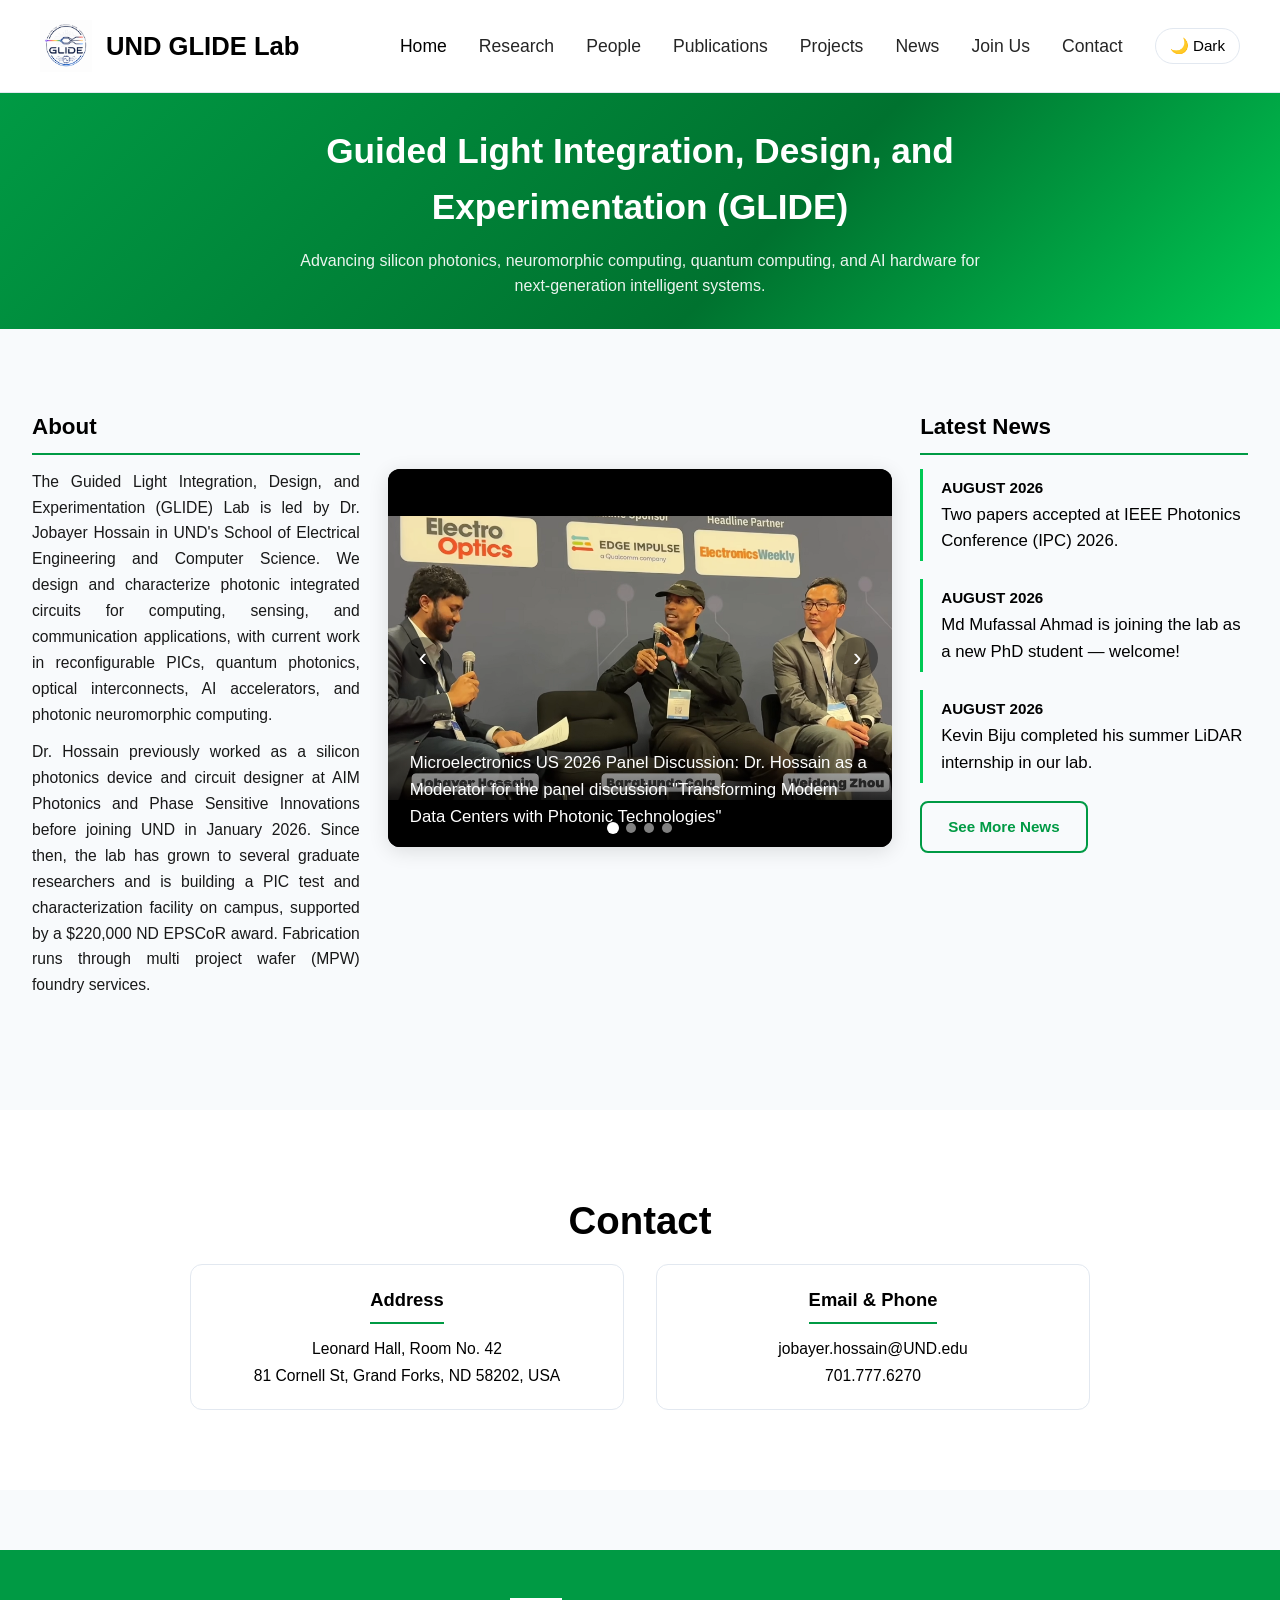
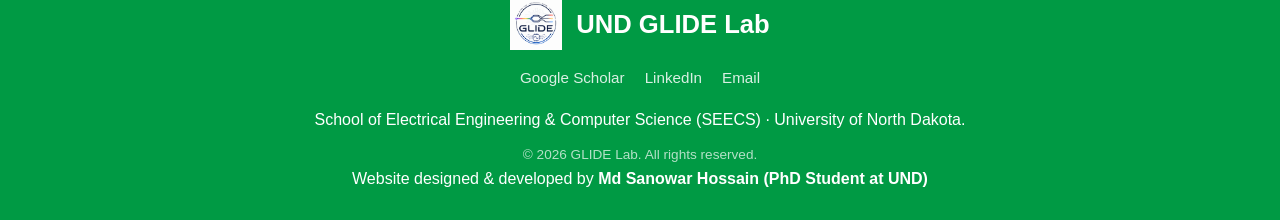
==== index.html @ d93db4bb "Update index.html" ====
<!DOCTYPE html>
<html lang="en">
<head>
<meta charset="UTF-8">
<meta name="viewport" content="width=device-width, initial-scale=1.0">
<title>Home | UND GLIDE Lab</title>
<meta name="description" content="UND GLIDE Lab — silicon photonics, neuromorphic and quantum computing, and AI hardware research.">
<link rel="stylesheet" href="css/style.css">

<!-- Home-page-specific styles (layout + slider). Global styles are in css/style.css. -->
<style>
  .home-grid{
    display:grid;
    grid-template-columns: 1.3fr 2fr 1.3fr;
    gap:28px;
    align-items:start;
  }
  .home-block{ margin-bottom:32px; }
  .block-title{
    font-size:1.4rem;
    margin:0 0 14px;
    padding-bottom:8px;
    border-bottom:2px solid var(--primary, #2e7d32);
  }

  .about-text{
    font-size: 0.98rem;
    line-height: 1.65;
    margin-bottom: 12px;
    color: inherit;
    opacity: 0.9;
    text-align: justify;
  }
  .about-text:last-child{ margin-bottom: 0; }

  /* Slider */
  .slider{
    position:relative;
    width:100%;
    aspect-ratio: 4/3;
    border-radius:12px;
    overflow:hidden;
    box-shadow:0 4px 20px rgba(0,0,0,0.12);
    background:#111;
    margin-top: 60px;
  }
  .slides{ position:relative; width:100%; height:100%; }
  .slide{
    position:absolute; inset:0;
    opacity:0;
    transition:opacity .6s ease;
    background:#000;
  }
  .slide.active{ opacity:1; }
  .slide img{
    width:100%; height:100%;
    object-fit:contain;
    display:block;
  }
  .slide-caption{
    position:absolute; left:0; right:0; bottom:0;
    padding:16px 22px;
    background:linear-gradient(transparent, rgba(0,0,0,0.75));
    color:#fff;
    font-size:1.05rem;
    font-weight:500;
  }
  .slider-btn{
    position:absolute; top:50%;
    transform:translateY(-50%);
    background:rgba(0,0,0,0.4);
    color:#fff;
    border:none;
    width:42px; height:42px;
    border-radius:50%;
    font-size:1.6rem;
    cursor:pointer;
    display:flex; align-items:center; justify-content:center;
    transition:background .2s;
  }
  .slider-btn:hover{ background:rgba(0,0,0,0.7); }
  .slider-btn.prev{ left:14px; }
  .slider-btn.next{ right:14px; }
  .slider-dots{
    position:absolute; bottom:14px; left:50%;
    transform:translateX(-50%);
    display:flex; gap:8px;
    z-index:2;
  }
  .dot{
    width:10px; height:10px;
    border-radius:50%;
    background:rgba(255,255,255,0.5);
    cursor:pointer;
    transition:background .2s, transform .2s;
  }
  .dot.active{ background:#fff; transform:scale(1.2); }

  .see-more-wrap .btn-outline{
    color: var(--primary, #2e7d32);
    border: 2px solid var(--primary, #2e7d32);
  }
  .see-more-wrap .btn-outline:hover{
    background: var(--primary, #2e7d32);
    color: #fff;
  }

  @media (max-width: 1024px){
    .home-grid{ grid-template-columns: 1fr 1.8fr; }
    .home-news{ grid-column: 1 / -1; }
  }
  @media (max-width: 700px){
    .home-grid{ grid-template-columns: 1fr; }
    .slider{ margin-top: 20px; }
  }
</style>
</head>
<body>
<header class="navbar">
  <div class="nav-inner">
    <a href="index.html" class="brand">
      <span class="brand-mark"></span>UND GLIDE Lab
    </a>
    <nav class="nav-links">
      <a href="index.html" data-page="index">Home</a>
      <a href="research.html" data-page="research">Research</a>
      <a href="people.html" data-page="people">People</a>
      <a href="publications.html" data-page="publications">Publications</a>
      <a href="projects.html" data-page="projects">Projects</a>
      <a href="news.html" data-page="news">News</a>
      <a href="join.html" data-page="join">Join Us</a>
      <a href="contact.html" data-page="contact">Contact</a>
      <button class="theme-toggle">🌙 Dark</button>
    </nav>
    <button class="nav-toggle">☰</button>
  </div>
</header>

<section class="hero">
  <div class="container">
    <h1>Guided Light Integration, Design, and Experimentation (GLIDE)</h1>
    <p>Advancing silicon photonics, neuromorphic computing, quantum computing, and AI hardware for next-generation intelligent systems.</p>
  </div>
</section>

<section class="section home-section">
  <div class="container home-grid">

    <!-- LEFT: About -->
    <aside class="home-left">
      <div class="home-block">
        <h2 class="block-title">About</h2>
        <p class="about-text">
          The Guided Light Integration, Design, and Experimentation (GLIDE) Lab is led by Dr. Jobayer Hossain in UND's School of Electrical Engineering and Computer Science. We design and characterize photonic integrated circuits for computing, sensing, and communication applications, with current work in reconfigurable PICs, quantum photonics, optical interconnects, AI accelerators, and photonic neuromorphic computing.
        </p>
        <p class="about-text">
          Dr. Hossain previously worked as a silicon photonics device and circuit designer at AIM Photonics and Phase Sensitive Innovations before joining UND in January 2026. Since then, the lab has grown to several graduate researchers and is building a PIC test and characterization facility on campus, supported by a $220,000 ND EPSCoR award. Fabrication runs through multi project wafer (MPW) foundry services.
        </p>
      </div>
    </aside>

    <!-- MIDDLE: Image slider -->
    <div class="home-middle">
      <div class="slider" id="homeSlider">
        <div class="slides">
          <div class="slide active">
            <img src="slide000.jpg" alt="">
            <div class="slide-caption">Microelectronics US 2026 Panel Discussion: Dr. Hossain as a Moderator for the panel discussion "Transforming Modern Data Centers with Photonic Technologies"</div>
          </div>
          <div class="slide">
            <img src="slide1.jpg" alt="">
            <div class="slide-caption">Kevin Biju completed his summer LiDAR internship.</div>
          </div>
          <div class="slide">
            <img src="slide2.jpg" alt="">
            <div class="slide-caption">Kevin Biju completed his summer LiDAR internship.</div>
          </div>
          <div class="slide">
            <img src="slide3.jpg" alt="">
            <div class="slide-caption">Coffee, conversation, and good company — GLIDE Lab members at Scooter's Coffee.</div>
          </div>
        </div>
        <button class="slider-btn prev" aria-label="Previous">‹</button>
        <button class="slider-btn next" aria-label="Next">›</button>
        <div class="slider-dots">
          <span class="dot active" data-index="0"></span>
          <span class="dot" data-index="1"></span>
          <span class="dot" data-index="2"></span>
          <span class="dot" data-index="3"></span>
        </div>
      </div>
    </div>

    <!-- RIGHT: Latest News -->
    <aside class="home-news">
      <div class="home-block">
        <h2 class="block-title">Latest News</h2>

        <div class="list-item">
          <span class="date">AUGUST 2026</span>
          <p>Two papers accepted at IEEE Photonics Conference (IPC) 2026.</p>
        </div>
        <div class="list-item">
          <span class="date">AUGUST 2026</span>
          <p>Md Mufassal Ahmad is joining the lab as a new PhD student — welcome!</p>
        </div>
        <div class="list-item">
          <span class="date">AUGUST 2026</span>
          <p>Kevin Biju completed his summer LiDAR internship in our lab.</p>
        </div>

        <div class="see-more-wrap">
          <a href="news.html" class="btn btn-outline">See More News</a>
        </div>
      </div>
    </aside>

  </div>
</section>

<section class="section section-alt">
  <div class="container">
    <h2 class="section-title">Contact</h2>
    <div class="contact-grid">
      <div class="contact-card">
        <h4>Address</h4>
        <p>
          Leonard Hall, Room No. 42<br>
          81 Cornell St, Grand Forks, ND 58202, USA
        </p>
      </div>
      <div class="contact-card">
        <h4>Email &amp; Phone</h4>
        <p>
          <a href="mailto:jobayer.hossain@UND.edu">jobayer.hossain@UND.edu</a><br>
          <a href="tel:7017776270">701.777.6270</a>
        </p>
      </div>
    </div>
  </div>
</section>

<footer>
  <div class="brand" style="justify-content:center;color:#fff;">
    <span class="brand-mark"></span>UND GLIDE Lab
  </div>
  <div class="footer-links">
    <a href="https://scholar.google.com/citations?user=1atj2dQAAAAJ&hl=en" target="_blank">Google Scholar</a>
    <a href="https://www.linkedin.com/in/mdjobayer/" target="_blank">LinkedIn</a>
    <a href="mailto:jobayer.hossain@UND.edu">Email</a>
  </div>
  <p>School of Electrical Engineering &amp; Computer Science (SEECS) · University of North Dakota.</p>
  <p class="copyright">© 2026 GLIDE Lab. All rights reserved.</p>
  <p class="developer">Website designed &amp; developed by <strong>Md Sanowar Hossain (PhD Student at UND)</strong></p>
</footer>

<script src="js/script.js"></script>
<script>
document.querySelector('[data-page="index"]').classList.add('active');

// Home slider
(function(){
  const slides = document.querySelectorAll('#homeSlider .slide');
  const dots   = document.querySelectorAll('#homeSlider .dot');
  if(!slides.length) return;
  let current = 0;
  let timer;

  function show(i){
    current = (i + slides.length) % slides.length;
    slides.forEach(s => s.classList.remove('active'));
    dots.forEach(d => d.classList.remove('active'));
    slides[current].classList.add('active');
    if(dots[current]) dots[current].classList.add('active');
  }
  function next(){ show(current + 1); }
  function prev(){ show(current - 1); }
  function restart(){ clearInterval(timer); timer = setInterval(next, 5000); }

  document.querySelector('#homeSlider .next').addEventListener('click', () => { next(); restart(); });
  document.querySelector('#homeSlider .prev').addEventListener('click', () => { prev(); restart(); });
  dots.forEach((d, i) => d.addEventListener('click', () => { show(i); restart(); }));

  restart();
})();
</script>
</body>
</html>
---- css/style.css ----
:root {
  --primary: #009A44;
  --accent: #00C853;
  --bg: #F8FAFC;
  --text: #000000;
  --card-bg: #FFFFFF;
  --border: #E2E8F0;
}

[data-theme="dark"] {
  --primary: #00C853;
  --accent: #009A44;
  --bg: #0F172A;
  --text: #E2E8F0;
  --card-bg: #1E293B;
  --border: #334155;
}

* { margin: 0; padding: 0; box-sizing: border-box; }

body {
  font-family: 'Inter', 'Source Sans Pro', -apple-system, BlinkMacSystemFont, sans-serif;
  background: var(--bg);
  color: var(--text);
  line-height: 1.6;
  transition: background 0.3s, color 0.3s;
}

a { text-decoration: none; color: inherit; }
img { max-width: 100%; display: block; }
ul { list-style: none; }

.container {
  max-width: 1400px;
  margin: 0 auto;
  padding: 0 2rem;
}

/* ---------- NAVBAR ---------- */
.navbar {
  position: sticky;
  top: 0;
  z-index: 1000;
  background: var(--card-bg);
  border-bottom: 1px solid var(--border);
}

.nav-inner {
  max-width: 1400px;
  margin: 0 auto;
  padding: 20px 40px;
  min-height: 80px;
  display: flex;
  align-items: center;
  justify-content: space-between;
}

.brand {
  font-weight: 700;
  font-size: 1.6rem;
  color: var(--primary);
  display: flex;
  align-items: center;
  gap: 14px;
}

.brand-mark {
  width: 52px;
  height: 52px;
  background-image: url('../glide-logo2.png');
  background-size: contain;
  background-repeat: no-repeat;
  background-position: center;
}

.nav-links {
  display: flex;
  gap: 32px;
  align-items: center;
}

.nav-links a {
  font-size: 1.1rem;
  font-weight: 500;
  color: var(--text);
  opacity: 0.85;
  transition: opacity 0.2s;
}

.nav-links a:hover, .nav-links a.active { opacity: 1; color: var(--accent); }

.theme-toggle {
  background: none;
  border: 1px solid var(--border);
  border-radius: 20px;
  padding: 8px 14px;
  cursor: pointer;
  color: var(--text);
  font-size: 0.95rem;
}

.nav-toggle {
  display: none;
  background: none;
  border: none;
  font-size: 1.5rem;
  color: var(--text);
  cursor: pointer;
}

@media (max-width: 860px) {
  .nav-links {
    position: absolute;
    top: 80px;
    left: 0;
    right: 0;
    background: var(--card-bg);
    flex-direction: column;
    padding: 16px 24px;
    border-bottom: 1px solid var(--border);
    display: none;
  }
  .nav-links.open { display: flex; }
  .nav-toggle { display: block; }
}

/* ---------- HERO ---------- */
.hero {
  background: linear-gradient(135deg, var(--primary), #00722F 60%, var(--accent));
  color: #fff;
  padding: 30px 24px;
  text-align: center;
}
.hero h1 {
  font-size: 2.2rem;
  font-weight: 800;
  margin-bottom: 12px;
  max-width: 900px;
  margin-left: auto;
  margin-right: auto;
}
.hero p {
  font-size: 1rem;
  max-width: 700px;
  margin: 0 auto;
  opacity: 0.92;
}

.btn-row { display: flex; gap: 16px; justify-content: center; flex-wrap: wrap; }

.btn {
  display: inline-block;
  padding: 12px 26px;
  border-radius: 8px;
  font-weight: 600;
  font-size: 0.95rem;
  transition: transform 0.2s, box-shadow 0.2s;
}

.btn-primary { background: #fff; color: var(--primary); }
.btn-outline { border: 1.5px solid rgba(255,255,255,0.7); color: #fff; }
.btn:hover { transform: translateY(-2px); box-shadow: 0 8px 20px rgba(0,0,0,0.15); }

/* ---------- SECTIONS ---------- */
.section { padding: 80px 0; }
.section-alt { background: var(--card-bg); }

.section-title {
  font-size: 2.4rem;
  font-weight: 800;
  color: var(--primary);
  margin-bottom: 12px;
  text-align: center;
}

.section-sub {
  text-align: center;
  max-width: 640px;
  margin: 0 auto 48px;
  font-size: 1.05rem;
  opacity: 0.8;
}

/* ---------- GRID / CARDS ---------- */
.grid {
  display: grid;
  gap: 24px;
  grid-template-columns: repeat(auto-fit, minmax(260px, 1fr));
}

.card {
  background: var(--card-bg);
  border: 1px solid var(--border);
  border-radius: 14px;
  padding: 28px;
  transition: transform 0.2s, box-shadow 0.2s;
}

.card:hover { transform: translateY(-4px); box-shadow: 0 12px 28px rgba(0,0,0,0.08); }

.card .icon {
  width: 46px;
  height: 46px;
  border-radius: 10px;
  background: linear-gradient(135deg, var(--primary), var(--accent));
  margin-bottom: 16px;
}

.card h3 { font-size: 1.3rem; margin-bottom: 8px; color: var(--primary); }
.card p { font-size: 1.02rem; opacity: 0.85; }

.tag {
  display: inline-block;
  background: rgba(0, 154, 68, 0.15);
  color: var(--accent);
  font-size: 0.8rem;
  font-weight: 600;
  padding: 4px 10px;
  border-radius: 20px;
  margin: 2px 4px 2px 0;
}

/* ---------- NEWS / LIST ---------- */
.list-item {
  border-left: 3px solid var(--accent);
  padding: 6px 0 6px 18px;
  margin-bottom: 18px;
  font-size: 1.05rem;
}

.list-item .date { font-size: 0.95rem; font-weight: 700; color: var(--accent); }

/* ---------- PEOPLE ---------- */
.person {
  background: var(--card-bg);
  border: 1px solid var(--border);
  border-radius: 14px;
  padding: 28px;
  text-align: center;
}

.avatar {
  width: 260px;
  height: 260px;
  border-radius: 50%;
  margin: 0 auto 20px;
  background: linear-gradient(135deg, var(--primary), var(--accent));
}

.person h3 { color: var(--primary); margin-bottom: 4px; font-size: 1.2rem; }
.person .role { font-size: 0.95rem; opacity: 0.7; margin-bottom: 12px; }

/* ---------- PUBLICATIONS ---------- */
.pub-item {
  background: var(--card-bg);
  border: 1px solid var(--border);
  border-radius: 12px;
  padding: 20px 24px;
  margin-bottom: 16px;
}

.pub-item h4 { color: var(--primary); margin-bottom: 6px; font-size: 1.1rem; }
.pub-item .venue { font-style: italic; opacity: 0.8; font-size: 0.95rem; }
.pub-links { margin-top: 10px; display: flex; gap: 14px; }
.pub-links a { color: var(--accent); font-weight: 600; font-size: 0.9rem; }

/* ---------- FORM ---------- */
.form-box {
  max-width: 560px;
  margin: 0 auto;
  background: var(--card-bg);
  border: 1px solid var(--border);
  border-radius: 14px;
  padding: 32px;
}

.form-box label { display: block; font-size: 0.9rem; font-weight: 600; margin-bottom: 6px; margin-top: 16px; }

.form-box input, .form-box textarea {
  width: 100%;
  padding: 10px 12px;
  border-radius: 8px;
  border: 1px solid var(--border);
  background: var(--bg);
  color: var(--text);
  font-family: inherit;
  font-size: 1rem;
}

.form-box button { margin-top: 22px; width: 100%; }

/* ---------- CONTACT (index page) ---------- */
.contact-grid {
  display: grid;
  grid-template-columns: 1fr 1fr;
  gap: 32px;
  max-width: 900px;
  margin: 0 auto;
}

.contact-card {
  background: var(--card-bg);
  border: 1px solid var(--border);
  border-radius: 12px;
  padding: 20px 24px;
  text-align: center;
}

.contact-card h4 {
  color: var(--primary);
  font-size: 1.15rem;
  margin: 0 0 12px;
  padding-bottom: 8px;
  border-bottom: 2px solid var(--primary);
  display: inline-block;
}

.contact-card p {
  margin: 0;
  line-height: 1.7;
  font-size: 0.98rem;
}

.contact-card a {
  color: var(--primary);
  text-decoration: none;
  font-weight: 500;
}

.contact-card a:hover { text-decoration: underline; }

@media (max-width: 700px) {
  .contact-grid { grid-template-columns: 1fr; }
}

/* ---------- FOOTER ---------- */
footer {
  background: var(--primary);
  color: #fff;
  padding: 48px 24px 28px;
  text-align: center;
  margin-top: 60px;
}

footer .footer-links {
  display: flex;
  justify-content: center;
  gap: 20px;
  margin: 16px 0;
  flex-wrap: wrap;
}

footer .footer-links a { opacity: 0.85; font-size: 0.95rem; }
footer .footer-links a:hover { opacity: 1; }
footer .copyright { font-size: 0.85rem; opacity: 0.7; margin-top: 12px; }

/* ---------- GALLERY ---------- */
.gallery-grid {
  display: grid;
  gap: 16px;
  grid-template-columns: repeat(auto-fit, minmax(220px, 1fr));
}

.gallery-item {
  aspect-ratio: 4/3;
  border-radius: 12px;
  background: linear-gradient(135deg, var(--primary), var(--accent));
  display: flex;
  align-items: center;
  justify-content: center;
  color: #fff;
  font-size: 0.9rem;
  font-weight: 600;
  opacity: 0.85;
}

/* ---------- LIGHT MODE — force all colored text to black ---------- */
html:not([data-theme="dark"]) .brand,
html:not([data-theme="dark"]) .section-title,
html:not([data-theme="dark"]) .card h3,
html:not([data-theme="dark"]) .person h3,
html:not([data-theme="dark"]) .pub-item h4,
html:not([data-theme="dark"]) .contact-card h4,
html:not([data-theme="dark"]) .contact-card a,
html:not([data-theme="dark"]) .btn-primary,
html:not([data-theme="dark"]) .nav-links a:hover,
html:not([data-theme="dark"]) .nav-links a.active,
html:not([data-theme="dark"]) .tag,
html:not([data-theme="dark"]) .list-item .date,
html:not([data-theme="dark"]) .pub-links a {
  color: #000000;
}
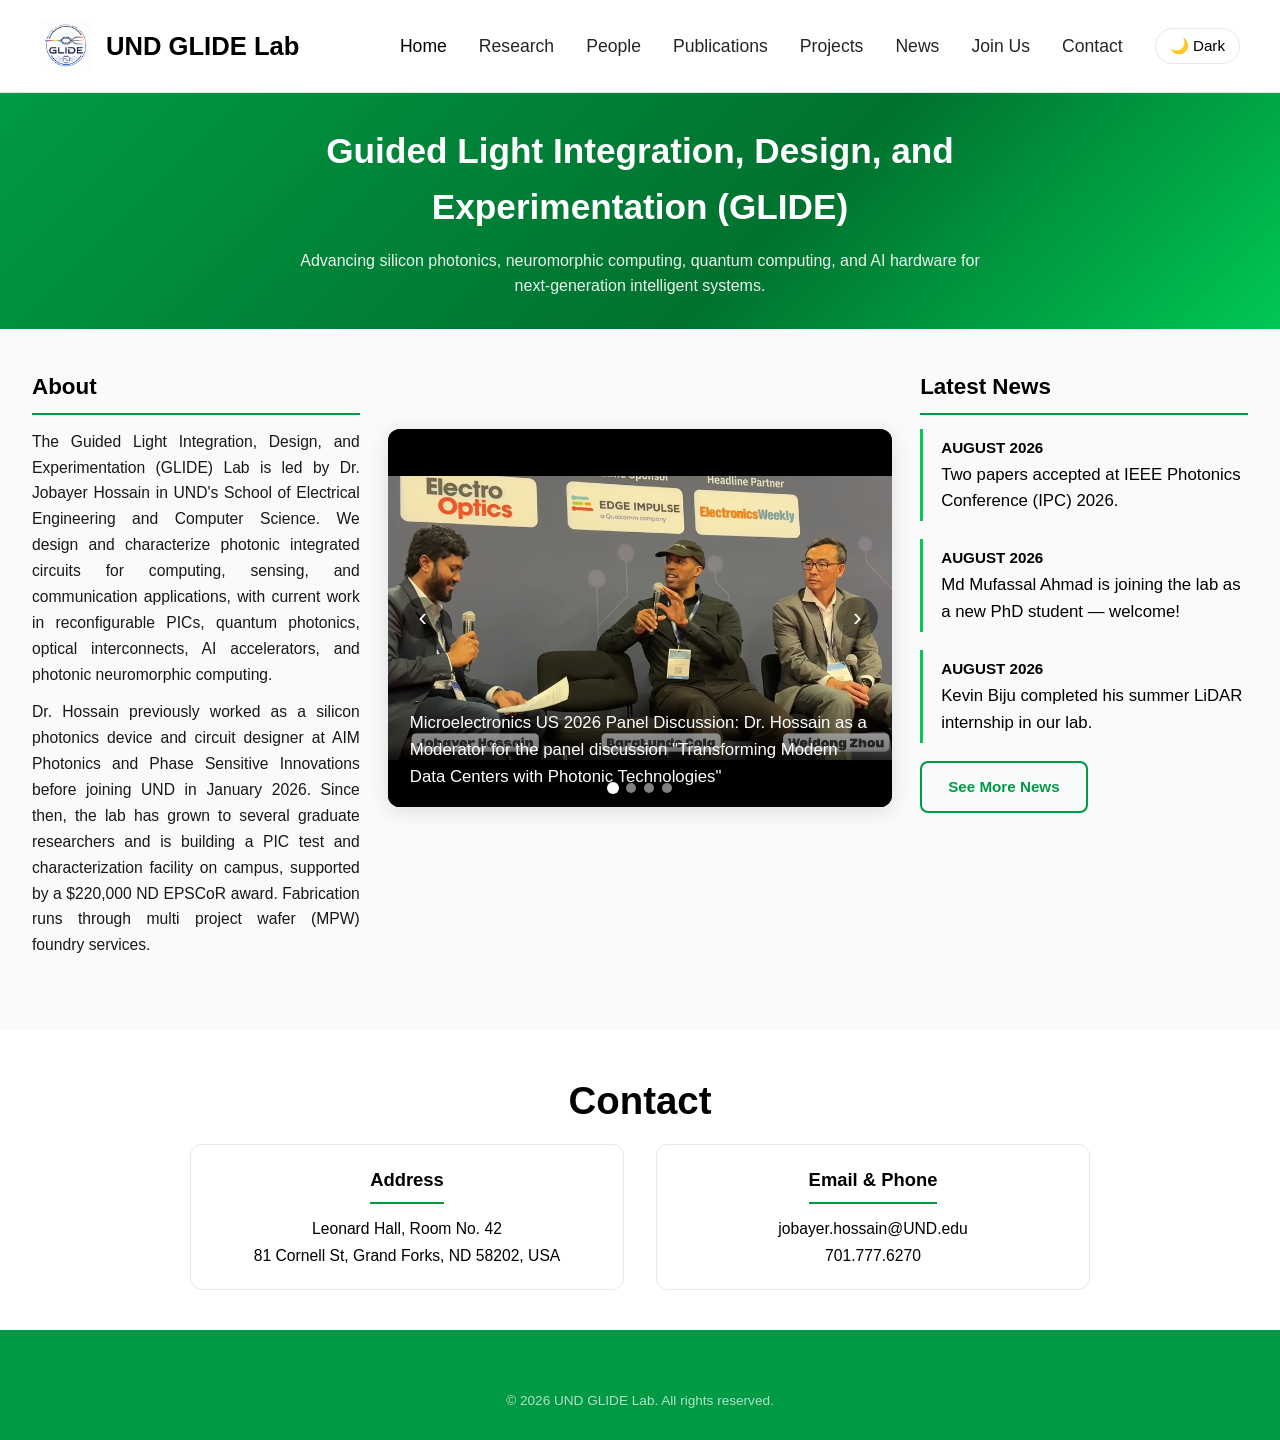
==== commit 68194f84: "Remove footer brand and links from index.html Removed brand section and footer links from index.html" ====
--- a/index.html
+++ b/index.html
@@ -241,17 +241,7 @@
 </section>
 
 <footer>
-  <div class="brand" style="justify-content:center;color:#fff;">
-    <span class="brand-mark"></span>UND GLIDE Lab
-  </div>
-  <div class="footer-links">
-    <a href="https://scholar.google.com/citations?user=1atj2dQAAAAJ&hl=en" target="_blank">Google Scholar</a>
-    <a href="https://www.linkedin.com/in/mdjobayer/" target="_blank">LinkedIn</a>
-    <a href="mailto:jobayer.hossain@UND.edu">Email</a>
-  </div>
-  <p>School of Electrical Engineering &amp; Computer Science (SEECS) · University of North Dakota.</p>
-  <p class="copyright">© 2026 GLIDE Lab. All rights reserved.</p>
-  <p class="developer">Website designed &amp; developed by <strong>Md Sanowar Hossain (PhD Student at UND)</strong></p>
+  <p class="copyright">© 2026 UND GLIDE Lab. All rights reserved.</p>
 </footer>
 
 <script src="js/script.js"></script>
--- a/css/style.css
+++ b/css/style.css
@@ -162,7 +162,7 @@
 .btn:hover { transform: translateY(-2px); box-shadow: 0 8px 20px rgba(0,0,0,0.15); }
 
 /* ---------- SECTIONS ---------- */
-.section { padding: 80px 0; }
+.section { padding: 40px 0; }
 .section-alt { background: var(--card-bg); }
 
 .section-title {
@@ -339,7 +339,7 @@
   color: #fff;
   padding: 48px 24px 28px;
   text-align: center;
-  margin-top: 60px;
+  margin-top: 0;
 }
 
 footer .footer-links {
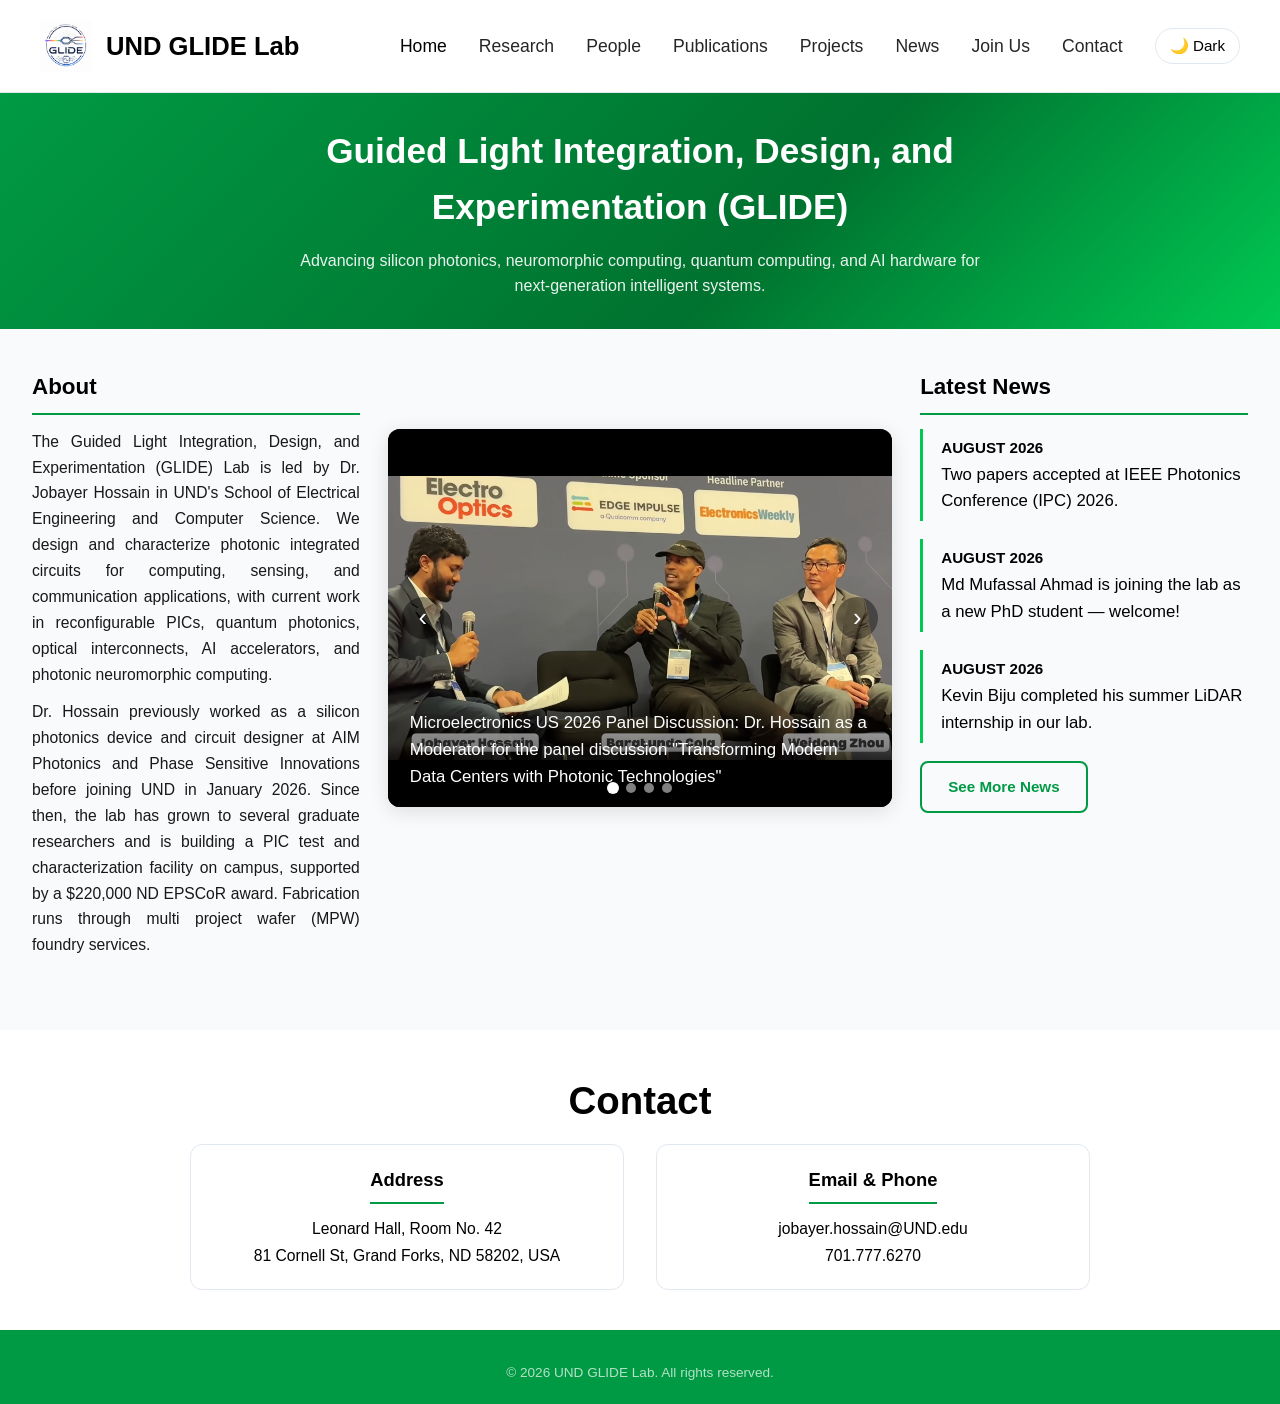
==== commit 42854908: "Remove footer section from index.html Removed footer copyright information from index.html." ====
--- a/index.html
+++ b/index.html
@@ -240,9 +240,6 @@
   </div>
 </section>
 
-<footer>
-  <p class="copyright">© 2026 UND GLIDE Lab. All rights reserved.</p>
-</footer>
 
 <script src="js/script.js"></script>
 <script>
--- a/css/style.css
+++ b/css/style.css
@@ -337,9 +337,16 @@
 footer {
   background: var(--primary);
   color: #fff;
-  padding: 48px 24px 28px;
+  padding: 20px 24px;
   text-align: center;
   margin-top: 0;
+}
+
+footer .copyright {
+  font-size: 0.9rem;
+  opacity: 0.95;
+  margin: 0;
+  color: #fff !important;
 }
 
 footer .footer-links {
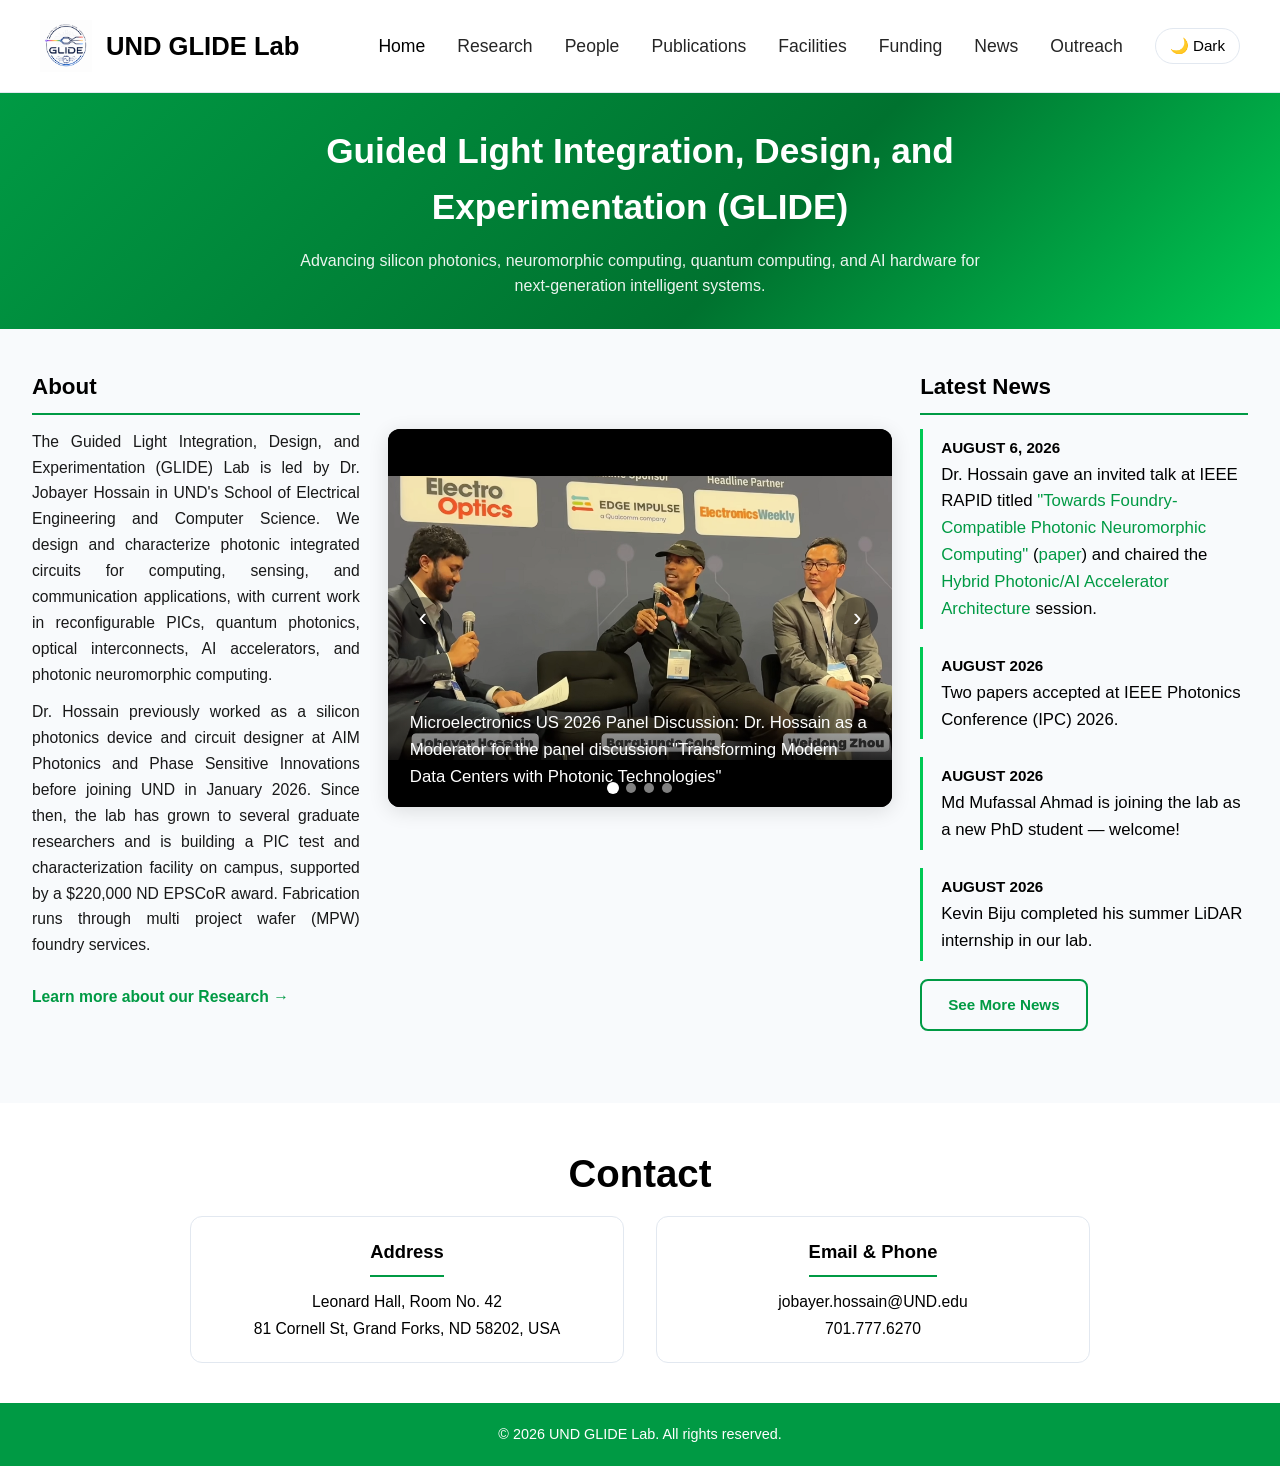
==== commit 10d3e372: "Add learn more link and style updates to index.html" ====
--- a/index.html
+++ b/index.html
@@ -32,6 +32,22 @@
     text-align: justify;
   }
   .about-text:last-child{ margin-bottom: 0; }
+
+  .learn-more{
+    display: inline-block;
+    margin-top: 14px;
+    color: var(--primary, #009A44);
+    font-weight: 600;
+    font-size: 0.98rem;
+    text-decoration: none;
+    transition: gap 0.2s;
+  }
+  .learn-more:hover{ text-decoration: underline; }
+  .learn-more::after{
+    content: " →";
+    transition: margin-left 0.2s;
+  }
+  .learn-more:hover::after{ margin-left: 4px; }
 
   /* Slider */
   .slider{
@@ -105,6 +121,12 @@
     color: #fff;
   }
 
+  .list-item p a{
+    color: var(--primary, #009A44);
+    font-weight: 500;
+  }
+  .list-item p a:hover{ text-decoration: underline; }
+
   @media (max-width: 1024px){
     .home-grid{ grid-template-columns: 1fr 1.8fr; }
     .home-news{ grid-column: 1 / -1; }
@@ -115,26 +137,7 @@
   }
 </style>
 </head>
-<body>
-<header class="navbar">
-  <div class="nav-inner">
-    <a href="index.html" class="brand">
-      <span class="brand-mark"></span>UND GLIDE Lab
-    </a>
-    <nav class="nav-links">
-      <a href="index.html" data-page="index">Home</a>
-      <a href="research.html" data-page="research">Research</a>
-      <a href="people.html" data-page="people">People</a>
-      <a href="publications.html" data-page="publications">Publications</a>
-      <a href="projects.html" data-page="projects">Projects</a>
-      <a href="news.html" data-page="news">News</a>
-      <a href="join.html" data-page="join">Join Us</a>
-      <a href="contact.html" data-page="contact">Contact</a>
-      <button class="theme-toggle">🌙 Dark</button>
-    </nav>
-    <button class="nav-toggle">☰</button>
-  </div>
-</header>
+<body data-page="index">
 
 <section class="hero">
   <div class="container">
@@ -156,6 +159,7 @@
         <p class="about-text">
           Dr. Hossain previously worked as a silicon photonics device and circuit designer at AIM Photonics and Phase Sensitive Innovations before joining UND in January 2026. Since then, the lab has grown to several graduate researchers and is building a PIC test and characterization facility on campus, supported by a $220,000 ND EPSCoR award. Fabrication runs through multi project wafer (MPW) foundry services.
         </p>
+        <a href="research.html" class="learn-more">Learn more about our Research</a>
       </div>
     </aside>
 
@@ -196,6 +200,10 @@
       <div class="home-block">
         <h2 class="block-title">Latest News</h2>
 
+        <div class="list-item">
+          <span class="date">AUGUST 6, 2026</span>
+          <p>Dr. Hossain gave an invited talk at IEEE RAPID titled <a href="https://rapid2026.exordo.com/programme/presentation/200" target="_blank">"Towards Foundry-Compatible Photonic Neuromorphic Computing"</a> (<a href="https://www.researchgate.net/publication/411172885_Towards_Foundry-Compatible_Photonic_Neuromorphic_Computing_Architecture_Advances_and_Implementation_Challenges" target="_blank">paper</a>) and chaired the <a href="https://rapid2026.exordo.com/programme/session/104" target="_blank">Hybrid Photonic/AI Accelerator Architecture</a> session.</p>
+        </div>
         <div class="list-item">
           <span class="date">AUGUST 2026</span>
           <p>Two papers accepted at IEEE Photonics Conference (IPC) 2026.</p>
@@ -243,8 +251,6 @@
 
 <script src="js/script.js"></script>
 <script>
-document.querySelector('[data-page="index"]').classList.add('active');
-
 // Home slider
 (function(){
   const slides = document.querySelectorAll('#homeSlider .slide');
--- a/css/style.css
+++ b/css/style.css
@@ -344,22 +344,10 @@
 
 footer .copyright {
   font-size: 0.9rem;
-  opacity: 0.95;
   margin: 0;
   color: #fff !important;
-}
-
-footer .footer-links {
-  display: flex;
-  justify-content: center;
-  gap: 20px;
-  margin: 16px 0;
-  flex-wrap: wrap;
-}
-
-footer .footer-links a { opacity: 0.85; font-size: 0.95rem; }
-footer .footer-links a:hover { opacity: 1; }
-footer .copyright { font-size: 0.85rem; opacity: 0.7; margin-top: 12px; }
+  opacity: 1;
+}
 
 /* ---------- GALLERY ---------- */
 .gallery-grid {
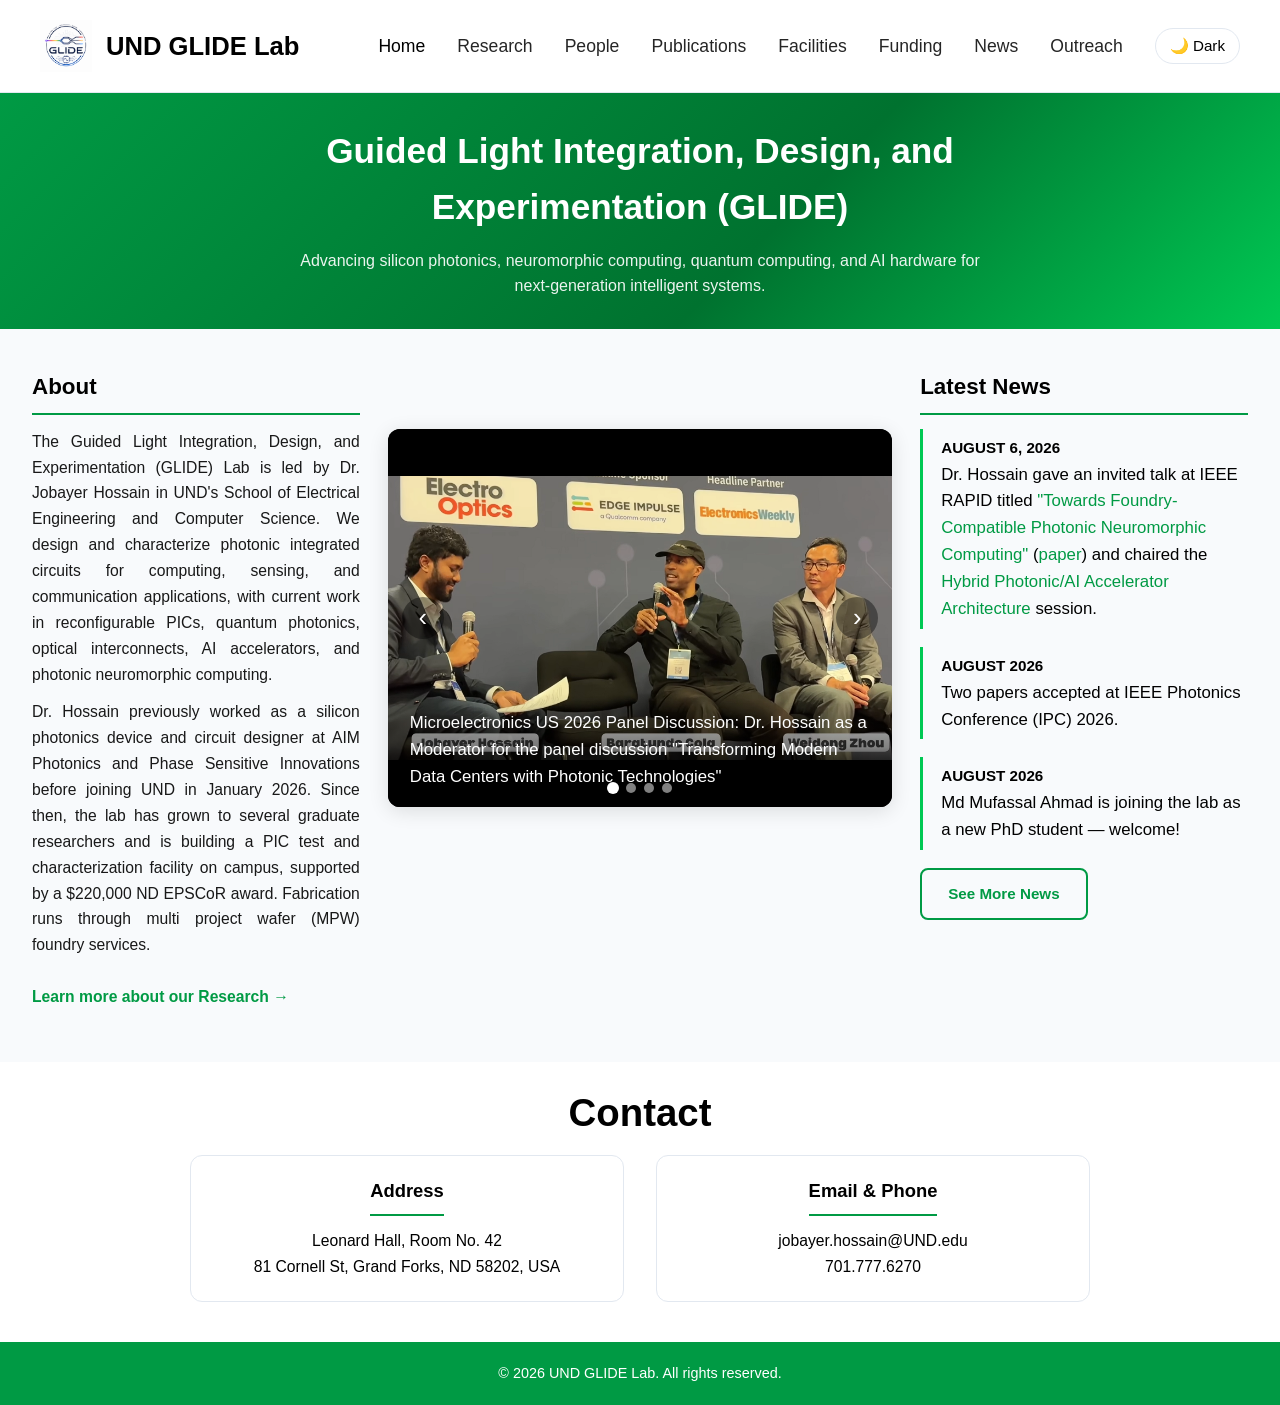
==== commit 48f982db: "Update index.html to modify news section and spacing Removed a list item about Kevin Biju's internsh" ====
--- a/index.html
+++ b/index.html
@@ -127,6 +127,14 @@
   }
   .list-item p a:hover{ text-decoration: underline; }
 
+  /* Trim spacing between home grid and Contact section */
+  .home-section{
+    padding-bottom: 20px !important;
+  }
+  .section-alt{
+    padding-top: 20px !important;
+  }
+
   @media (max-width: 1024px){
     .home-grid{ grid-template-columns: 1fr 1.8fr; }
     .home-news{ grid-column: 1 / -1; }
@@ -168,19 +176,19 @@
       <div class="slider" id="homeSlider">
         <div class="slides">
           <div class="slide active">
-            <img src="slide000.jpg" alt="">
+            <img src="Images/Index Page/slide0.jpg" alt="">
             <div class="slide-caption">Microelectronics US 2026 Panel Discussion: Dr. Hossain as a Moderator for the panel discussion "Transforming Modern Data Centers with Photonic Technologies"</div>
           </div>
           <div class="slide">
-            <img src="slide1.jpg" alt="">
+            <img src="Images/Index Page/slide1.jpg" alt="">
             <div class="slide-caption">Kevin Biju completed his summer LiDAR internship.</div>
           </div>
           <div class="slide">
-            <img src="slide2.jpg" alt="">
+            <img src="Images/Index Page/slide2.jpg" alt="">
             <div class="slide-caption">Kevin Biju completed his summer LiDAR internship.</div>
           </div>
           <div class="slide">
-            <img src="slide3.jpg" alt="">
+            <img src="Images/Index Page/slide3.jpg" alt="">
             <div class="slide-caption">Coffee, conversation, and good company — GLIDE Lab members at Scooter's Coffee.</div>
           </div>
         </div>
@@ -211,10 +219,6 @@
         <div class="list-item">
           <span class="date">AUGUST 2026</span>
           <p>Md Mufassal Ahmad is joining the lab as a new PhD student — welcome!</p>
-        </div>
-        <div class="list-item">
-          <span class="date">AUGUST 2026</span>
-          <p>Kevin Biju completed his summer LiDAR internship in our lab.</p>
         </div>
 
         <div class="see-more-wrap">
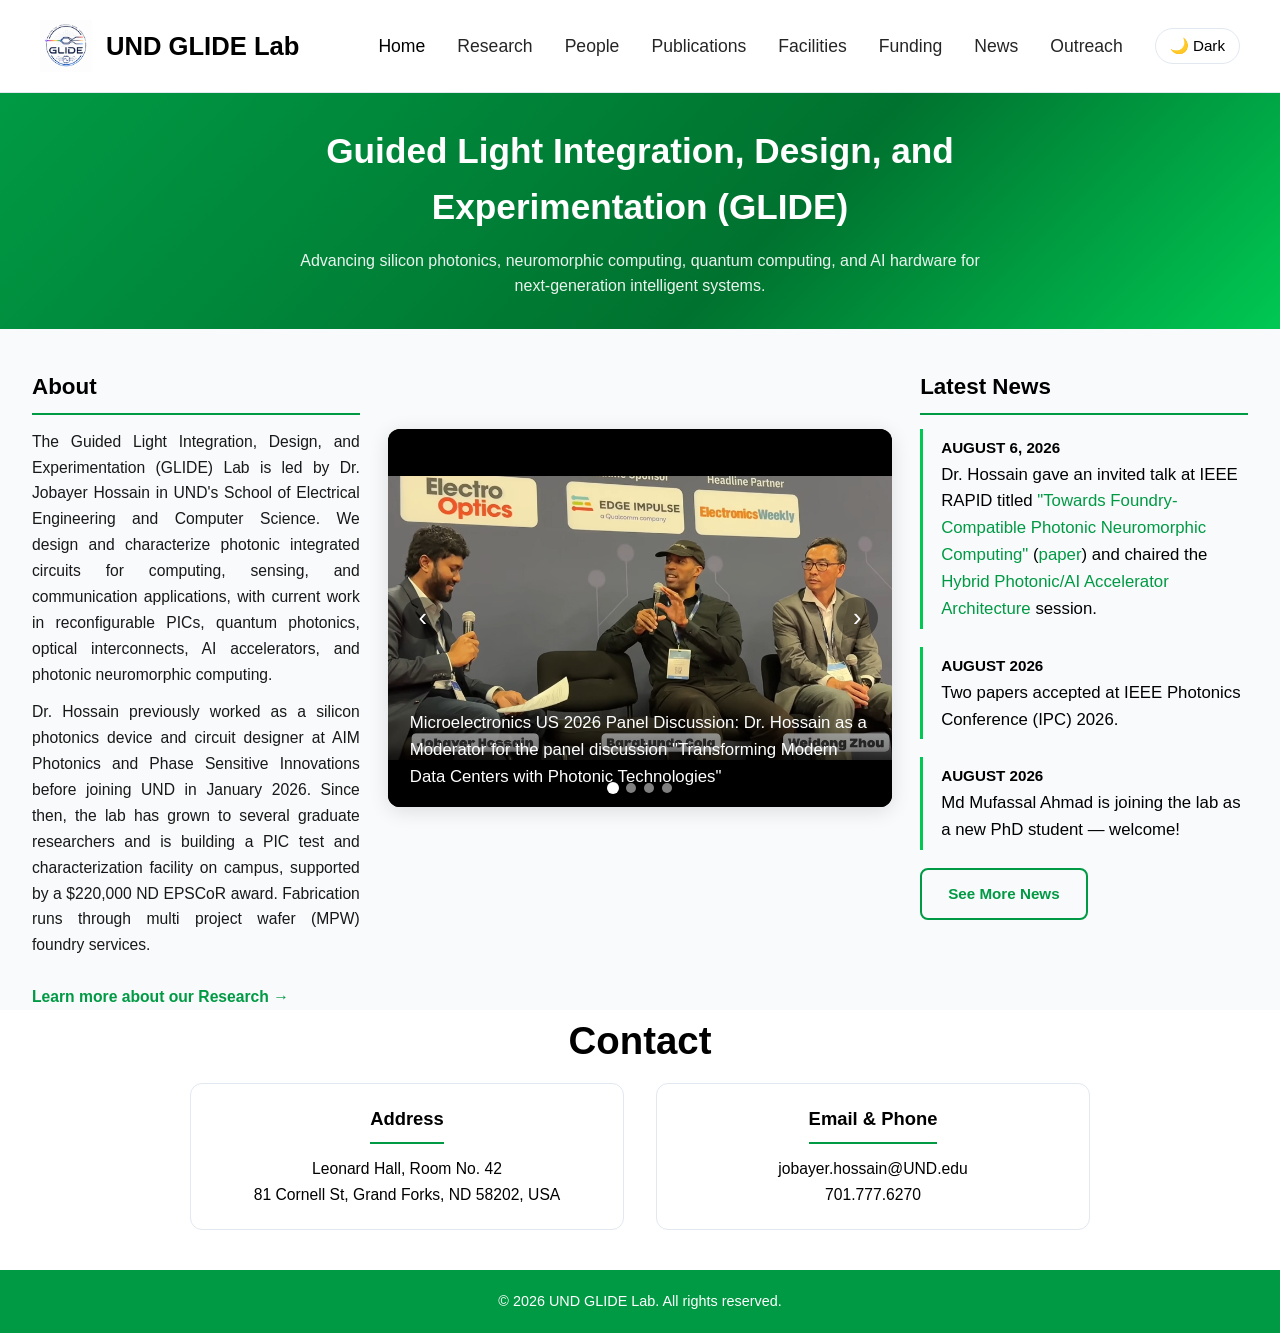
==== commit 08850bc1: "Update index.html" ====
--- a/index.html
+++ b/index.html
@@ -129,10 +129,13 @@
 
   /* Trim spacing between home grid and Contact section */
   .home-section{
-    padding-bottom: 20px !important;
+    padding-bottom: 0 !important;
   }
   .section-alt{
-    padding-top: 20px !important;
+    padding-top: 0 !important;
+  }
+  .home-block:last-child{
+    margin-bottom: 0;
   }
 
   @media (max-width: 1024px){
